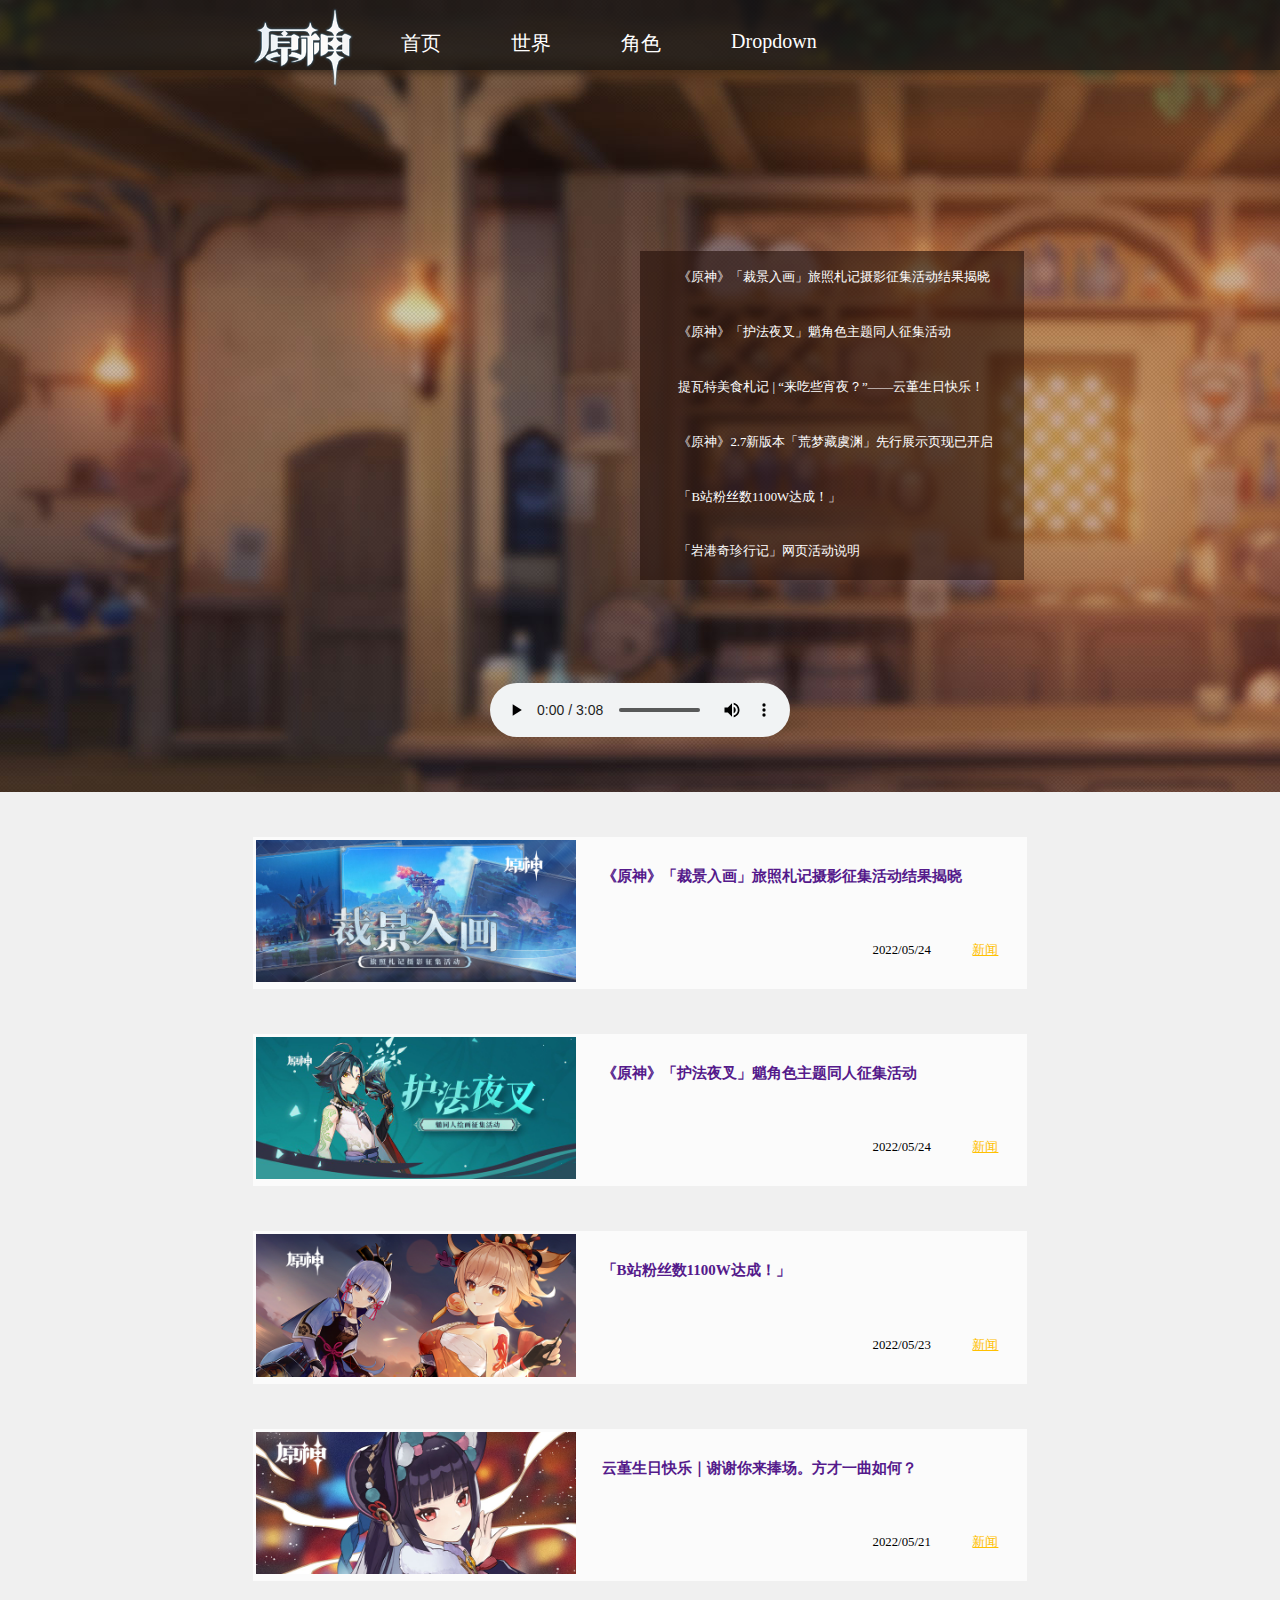
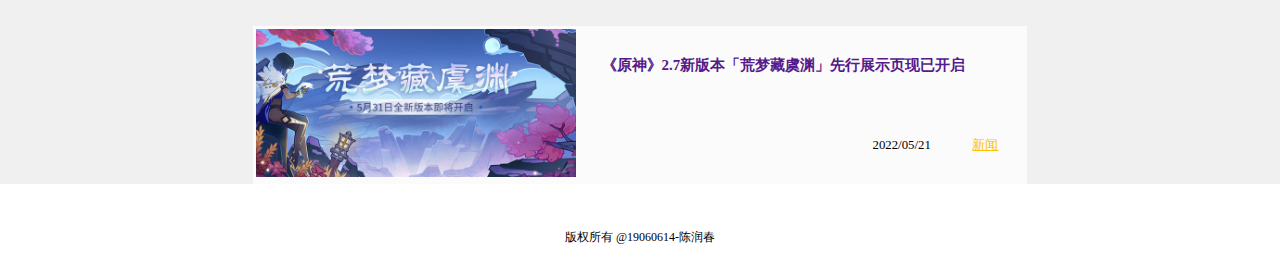
==== index.html @ fb333525 "Add files via upload" ====
<!DOCTYPE html>
<html>

<head>
	<meta charset="utf-8">
	<title>我的原神</title>
	<link rel="shortcut icon" href="./images/favicon.ico" type="image/x-icon">
	<link rel="stylesheet" href="./css/index.css">
</head>

<body>

	<!-- 导航栏 -->
	<ul class="ul">
		<li><img src="./images/ys_logo.png " alt=""></li>
		<li><a href="./index.html">首页</a></li>
		<li><a href="./word.html" target="_blank">世界</a></li>
		<li><a href="./role.html" target="_blank">角色</a></li>
		<li class="dropdown">
			<a href="javascript:void(0)" class="dropbtn">Dropdown</a>
			<div class="dropdown-content">
				<a href="#">Link 1</a>
				<a href="#">Link 2</a>
				<a href="#">Link 3</a>
			</div>
		</li>
	</ul>



	<!-- 轮播图 -->
	<div class="ban">
		<div class="ban_one">
			<img class="lb" src="./images/lunb1.png" alt="">
			<img class="lb" src="./images/lunbo2.jpg" alt="">
			<img class="lb" src="./images/lunbo3.jpg" alt="">
			<img class="lb" src="./images/lunbo4.jpg" alt="">
		</div>
		<div class="ban_two">
			<p>《原神》「裁景入画」旅照札记摄影征集活动结果揭晓</p>
			<p>《原神》「护法夜叉」魈角色主题同人征集活动</p>
			<p>提瓦特美食札记 | “来吃些宵夜？”——云堇生日快乐！</p>
			<p>《原神》2.7新版本「荒梦藏虞渊」先行展示页现已开启</p>
			<p>「B站粉丝数1100W达成！」 </p>
			<p>「岩港奇珍行记」网页活动说明</p>
		</div>
		<div class="audio"><audio src="./audio/video-bgm.d8637316.mp3" loop autoplay controls preload="auto"></audio></div>
	</div>
	
	<ul class="news">
		<!---->
		<li><a href=""><img src="./images/new1.jpg">
				<div class="news__info">
					<h3 title="《原神》「裁景入画」旅照札记摄影征集活动结果揭晓" class="ellipsis">《原神》「裁景入画」旅照札记摄影征集活动结果揭晓</h3>

				</div>
			</a>
			<div class="news__meta">
				<div class="news__date">2022/05/24 <a href="" class="news__category news__cate-2">新闻</a></div>
			</div>
		</li>
		<li class="news__item news__tag-2"><a href=""><img src="./images/new2.jpg">
				<div class="news__info">
					<h3 title="《原神》「护法夜叉」魈角色主题同人征集活动" class="ellipsis">《原神》「护法夜叉」魈角色主题同人征集活动</h3>
				</div>
			</a>
			<div class="news__meta">
				<div class="news__date">2022/05/24 <a href="" class="news__category news__cate-2">新闻</a></div>
			</div>
		</li>
		<li><a href=""><img src="./images/new3.jpg">
				<div class="news__info">
					<h3 title="「B站粉丝数1100W达成！」 " class="ellipsis">「B站粉丝数1100W达成！」 </h3>

				</div>
			</a>
			<div class="news__meta">
				<div class="news__date">2022/05/23 <a href="" class="news__category news__cate-2">新闻</a></div>
			</div>
		</li>
		<li><a href=""><img src="./images/new4.jpg">
				<div class="news__info">
					<h3 title="提瓦特美食札记 | “来吃些宵夜？”——云堇生日快乐！" class="ellipsis">云堇生日快乐｜谢谢你来捧场。方才一曲如何？</h3>

				</div>
			</a>
			<div class="news__meta">
				<div>2022/05/21 <a href="" class="">新闻</a></div>
			</div>
		</li>
		<li><a href="" class=""><img src="./images/new5.jpg">
				<div class="news__info">
					<h3 title="《原神》2.7新版本「荒梦藏虞渊」先行展示页现已开启" class="ellipsis">《原神》2.7新版本「荒梦藏虞渊」先行展示页现已开启</h3>
				</div>
			</a>
			<div class="news__meta">
				<div>2022/05/21 <a href=""">新闻</a></div> 
			</div>
		</li>
	</ul>

	<footer>版权所有 @19060614-陈润春</footer>
	


</body>

</html>
---- css/index.css ----
* {
	margin: 0px;
	padding: 0px;
}

body {
	background-image: url(../images/index_bj.jpg);
	background-repeat: repeat-x;
	background-size: auto;
}

/* ----------导航栏---------- */
.ul {
	list-style-type: none;
	margin: 0;
	padding: 0;
	height: 70px;
	background-color: rgba(17, 17, 17, 0.75);
	box-shadow: 0px 3px 7px 0px rgb(0 0 0 / 35%);
	position: relative;
	/* overflow: hidden; */
}

.ul li {
	float: left;
	font-size: 20px;
}

.ul li img {
	height: 90px;
	margin-left: 19vw;
}

.ul li a {
	display: inline-block;
	color: white;
	text-align: center;
	padding: 30px 35px;
	text-decoration: none;
}


.ul li a:hover {
	text-shadow: 0 0 10px #69e0ff, 0 0 20px #69e0ff, 0 0 40px #69e0ff;
	color: #fff;
	/* border-top: #69e0ff 5px solid; */
}


/* 下拉 */
.dropdown-content {
	display: none;
	position: absolute;
	background-color: #5c5252;
	min-width: 160px;
	box-shadow: 0px 8px 16px 0px rgba(0, 0, 0, 0.2);
	z-index: 1;
}

.dropdown-content a {
	color: black;
	padding: 12px 16px;
	text-decoration: none;
	display: block;
	text-align: left;
}

.dropdown-content a:hover {
	background-color: #c76464;
}

.dropdown:hover .dropdown-content {
	display: block;
}


.ban {
	width: 60vw;
	height: 60vh;
	margin: 20vh auto 0 auto;
	position: relative;
	border: 1px solid rgb(0 0 0 / 0);

}

.ban_one {
	width: 30vw;
	height: 36.6vh;
	position: absolute;
	/* border: 1px solid black; */
}

.ban_one img {
	width: 30vw;
	height: 36.6vh;
}

.ban_two {
	width: 30vw;
	height: 36.6vh;
	position: absolute;
	right: 0;
	background: rgba(38, 18, 12, 0.62);
	/* border: 1px solid black; */
	color: white;
}

.ban_two p {
	width: 30vw;
	/* border: 1px solid black; */
	font-size: 1vw;
	height: 6.1vh;
	padding-left: 3vw;
	line-height: 5.9vh;
	cursor: pointer;
}

.ban_two p:hover {
	color: #69e0ff;
}

.audio {
	width: 30vw;
	/* border: 1px solid black; */
	margin: 48vh auto;

}

audio {
	display: block;
	margin: 0 auto;
}

/* ----------轮播图---------- */
img.lb {
	position: absolute;
	opacity: 0;
	animation: Simg 12s infinite;
	width: 30vw;
}

@keyframes Simg {
	0% {
		opacity: 0
	}

	2% {
		opacity: 1
	}

	24% {
		opacity: 1
	}

	25% {
		opacity: 0
	}
}

img:nth-child(1) {
	animation-delay: 0s
}

img:nth-child(2) {
	animation-delay: 3s
}

img:nth-child(3) {
	animation-delay: 6s
}

img:nth-child(4) {
	animation-delay: 9s
}

/* 新闻 */
.news {

	width: 100%;
	height: auto;
	/* border: 1px solid black; */
	background: #f0f0f0;
	margin: 0 auto;
	padding-top: 5vh;
}

.news li {
	width: 60vw;
	/* border: 1px solid black; */
	background-color: rgba(255, 255, 255, 0.75);
	margin: 0 auto 5vh auto;
	list-style: none;
	position: relative;
	cursor: pointer;
	border: 3px solid rgba(57, 59, 64, 0);
	transition: .5s;

}

.news li:hover {
	background-color: rgba(255, 255, 255, 1);
	border: 3px solid rgba(57, 59, 64, 0.15);
}

.news li img {
	width: 25vw;
}

.news li .news__info {
	width: 30vw;
	position: absolute;
	right: 3vw;
	top: 3vh;
	text-align: left;
	font-size: 1vw;
	/* border: 1px solid black; */

}

.news li .news__meta {
	width: auto;
	position: absolute;
	right: 2vw;
	bottom: 3vh;
	text-align: left;
	font-size: 1vw;
	/* border: 1px solid black; */
}

.news li .news__meta a {
	margin-left: 3vw;
	color: #ffc000;
}


/* footer */
footer {
	/* position: absolute; */
	font-size: 12px;
	margin: 0 auto 1vh auto;
	text-align: center;
}
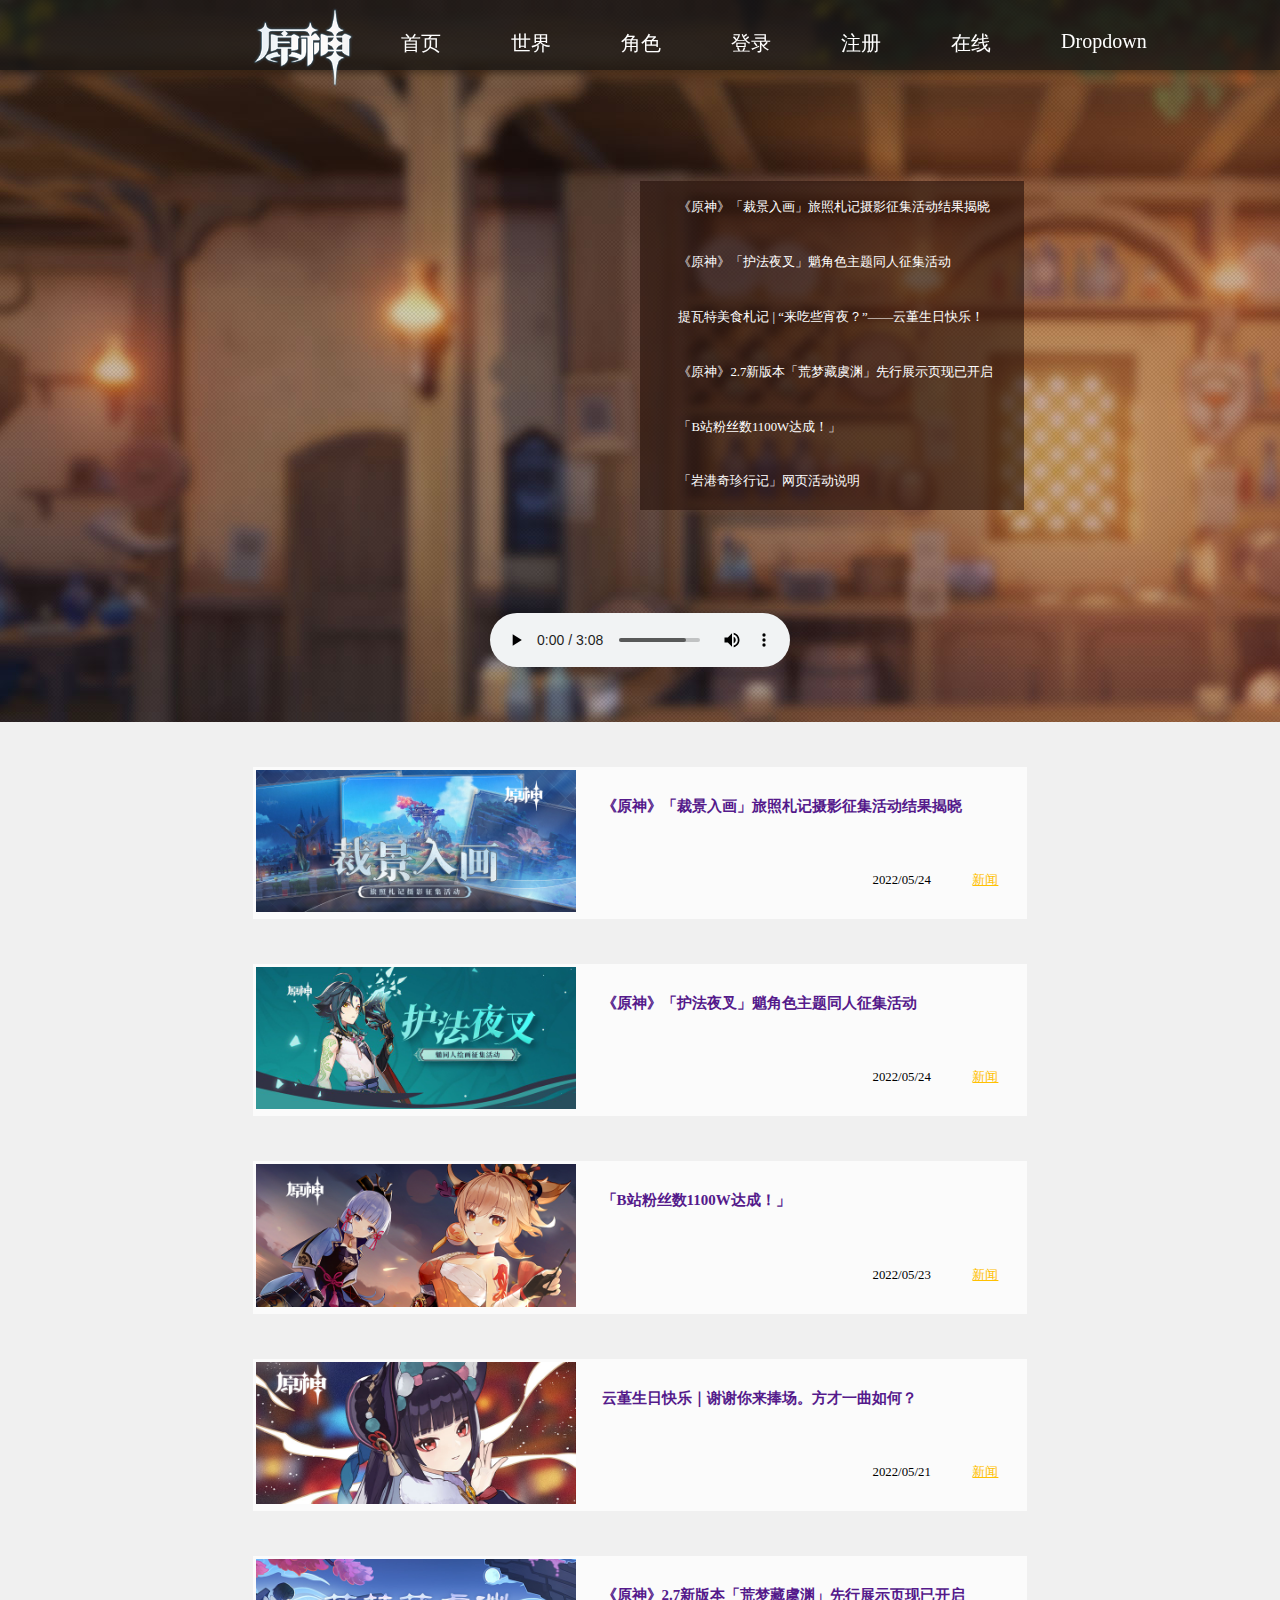
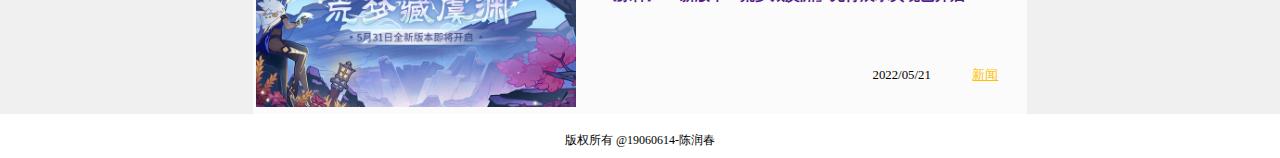
==== commit 68c0ae40: "Add files via upload" ====
--- a/index.html
+++ b/index.html
@@ -16,6 +16,9 @@
 		<li><a href="./index.html">首页</a></li>
 		<li><a href="./word.html" target="_blank">世界</a></li>
 		<li><a href="./role.html" target="_blank">角色</a></li>
+		<li><a href="./login.html" target="_blank">登录</a></li>
+		<li><a href="./register.html" target="_blank">注册</a></li>
+		<li><a href="#" target="_blank">在线</a></li>
 		<li class="dropdown">
 			<a href="javascript:void(0)" class="dropbtn">Dropdown</a>
 			<div class="dropdown-content">
@@ -28,7 +31,7 @@
 
 
 
-	<!-- 轮播图 -->
+	<!-- 轮播图 、新闻简介、音频-->
 	<div class="ban">
 		<div class="ban_one">
 			<img class="lb" src="./images/lunb1.png" alt="">
@@ -47,8 +50,9 @@
 		<div class="audio"><audio src="./audio/video-bgm.d8637316.mp3" loop autoplay controls preload="auto"></audio></div>
 	</div>
 	
+
+	<!-- 新闻 -->
 	<ul class="news">
-		<!---->
 		<li><a href=""><img src="./images/new1.jpg">
 				<div class="news__info">
 					<h3 title="《原神》「裁景入画」旅照札记摄影征集活动结果揭晓" class="ellipsis">《原神》「裁景入画」旅照札记摄影征集活动结果揭晓</h3>
--- a/css/index.css
+++ b/css/index.css
@@ -15,10 +15,14 @@
 	margin: 0;
 	padding: 0;
 	height: 70px;
+	width: 100vw;
 	background-color: rgba(17, 17, 17, 0.75);
 	box-shadow: 0px 3px 7px 0px rgb(0 0 0 / 35%);
-	position: relative;
+	/* position: relative; */
+	position: fixed;
+	top: 0;
 	/* overflow: hidden; */
+	z-index: 1;
 }
 
 .ul li {
@@ -47,7 +51,7 @@
 }
 
 
-/* 下拉 */
+/* ----------导航栏下拉---------- */
 .dropdown-content {
 	display: none;
 	position: absolute;
@@ -73,7 +77,7 @@
 	display: block;
 }
 
-
+/* ----------轮播图、新闻简介、音频---------- */
 .ban {
 	width: 60vw;
 	height: 60vh;
@@ -173,7 +177,7 @@
 	animation-delay: 9s
 }
 
-/* 新闻 */
+/* ----------新闻---------- */
 .news {
 
 	width: 100%;
@@ -237,6 +241,6 @@
 footer {
 	/* position: absolute; */
 	font-size: 12px;
-	margin: 0 auto 1vh auto;
+	margin: -3vh auto 1vh auto;
 	text-align: center;
 }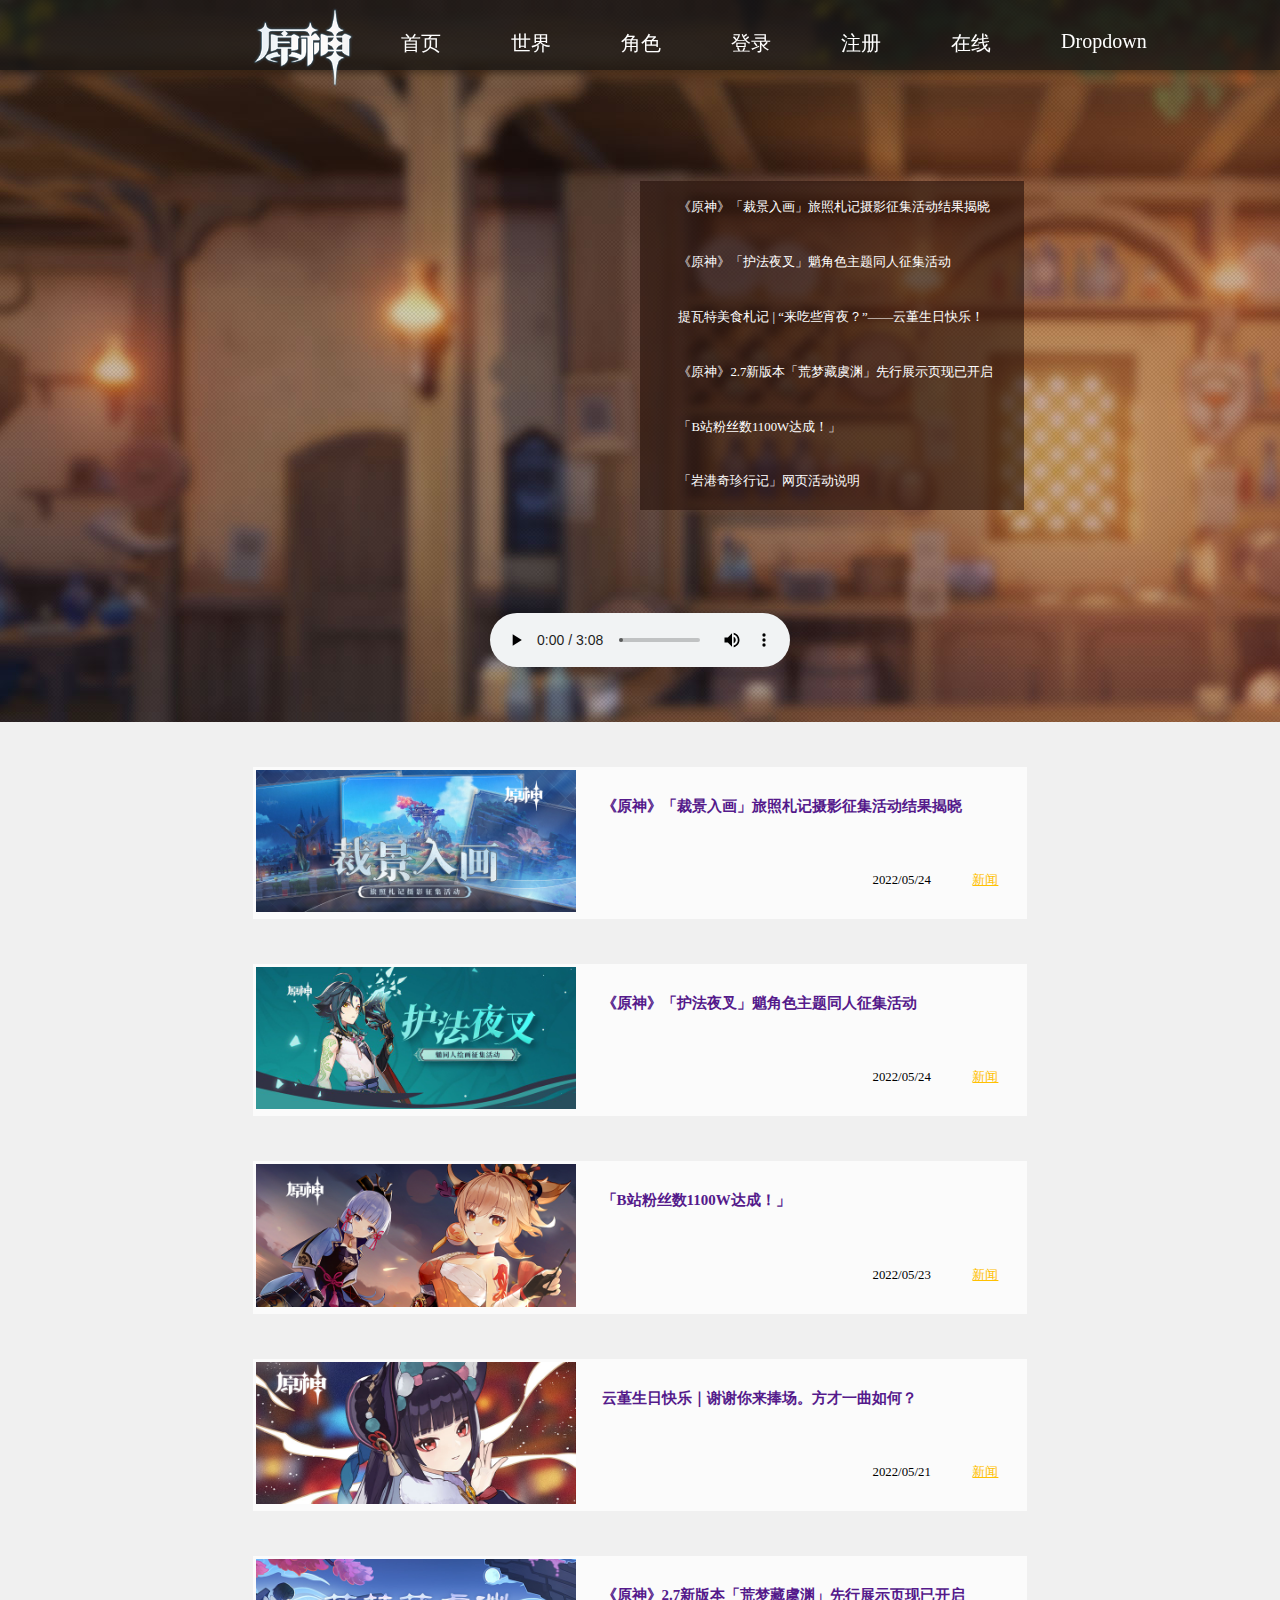
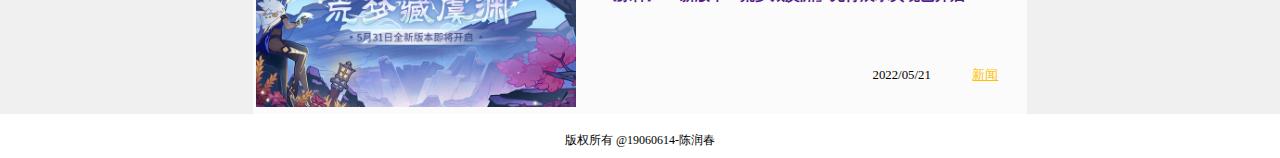
==== commit fc8b19b4: "Add files via upload" ====
--- a/index.html
+++ b/index.html
@@ -18,7 +18,7 @@
 		<li><a href="./role.html" target="_blank">角色</a></li>
 		<li><a href="./login.html" target="_blank">登录</a></li>
 		<li><a href="./register.html" target="_blank">注册</a></li>
-		<li><a href="#" target="_blank">在线</a></li>
+		<li><a href="https://githter.github.io/ouys/" target="_blank">在线</a></li>
 		<li class="dropdown">
 			<a href="javascript:void(0)" class="dropbtn">Dropdown</a>
 			<div class="dropdown-content">
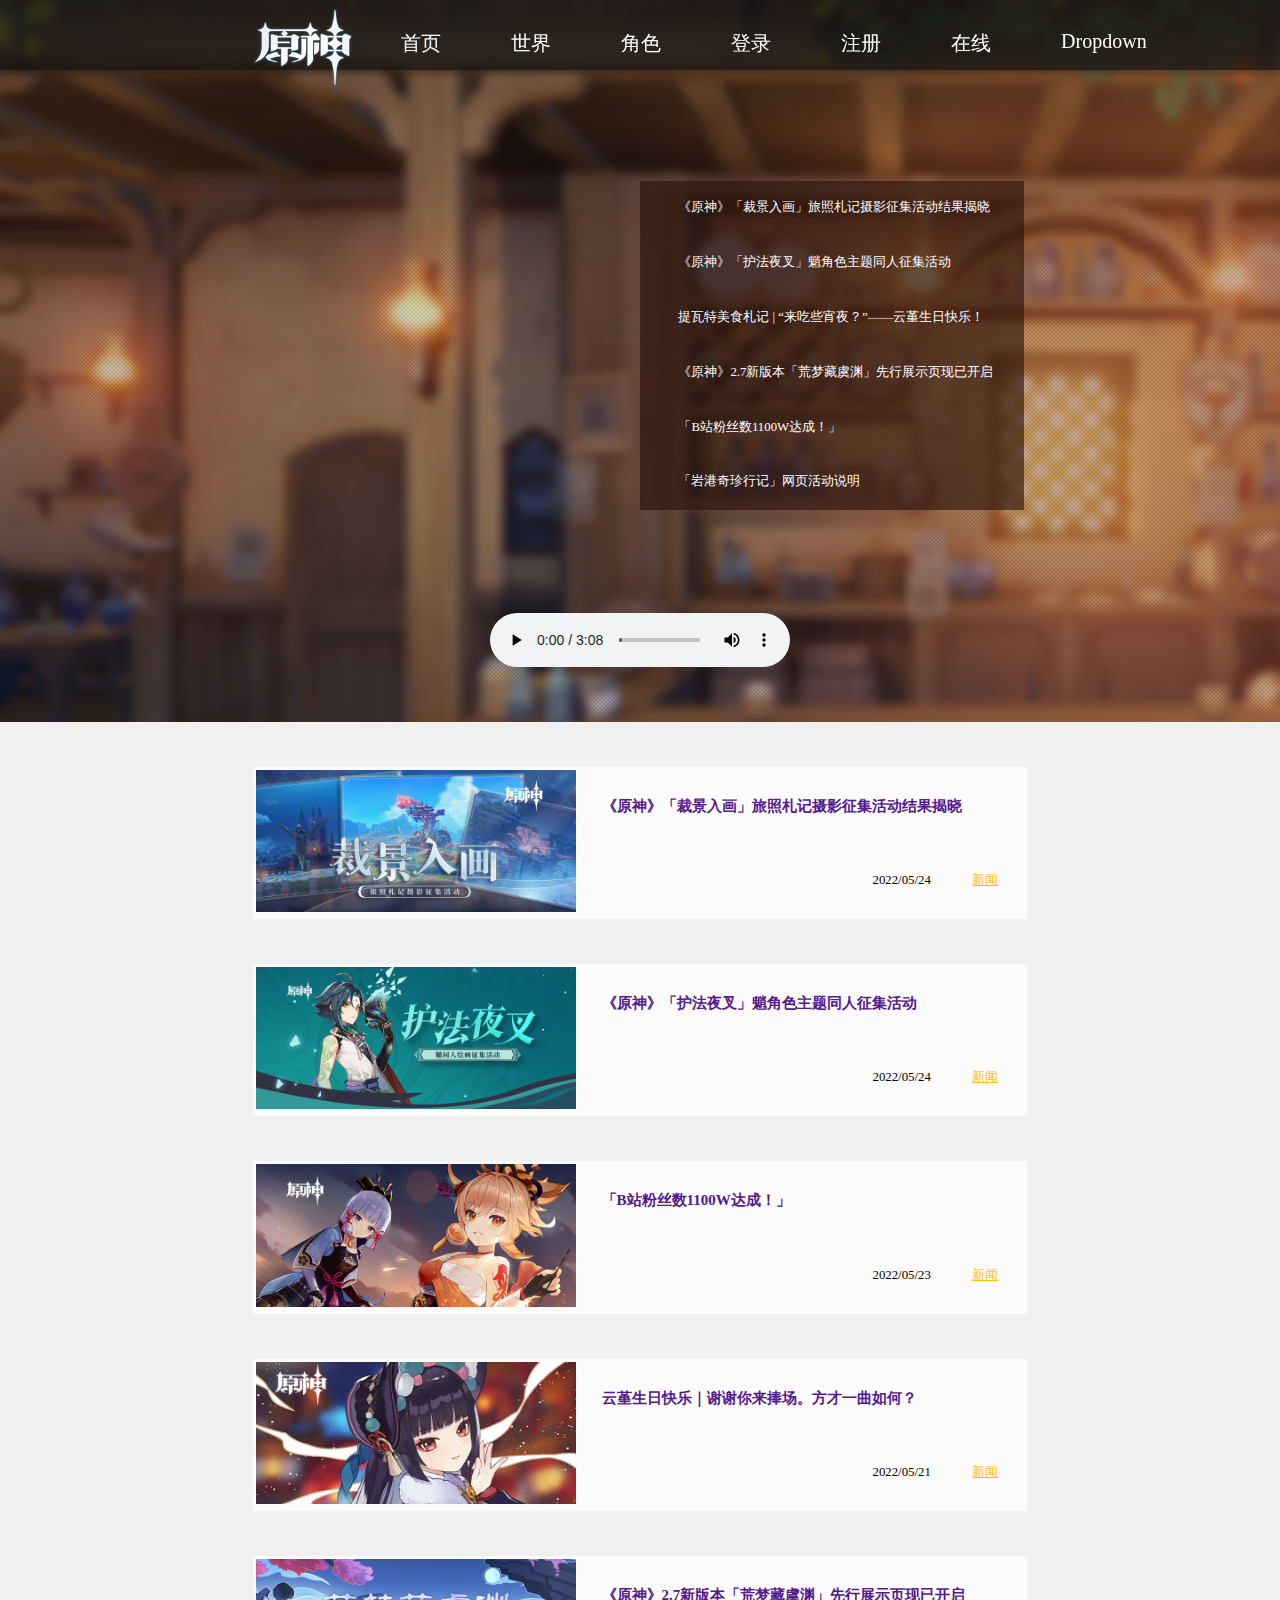
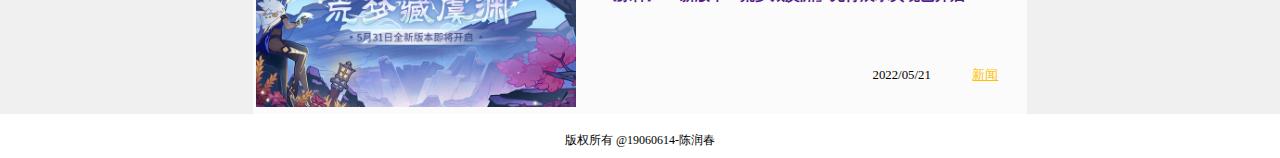
==== commit 654edfd6: "Add files via upload" ====
--- a/index.html
+++ b/index.html
@@ -49,7 +49,7 @@
 		</div>
 		<div class="audio"><audio src="./audio/video-bgm.d8637316.mp3" loop autoplay controls preload="auto"></audio></div>
 	</div>
-	
+
 
 	<!-- 新闻 -->
 	<ul class="news">
